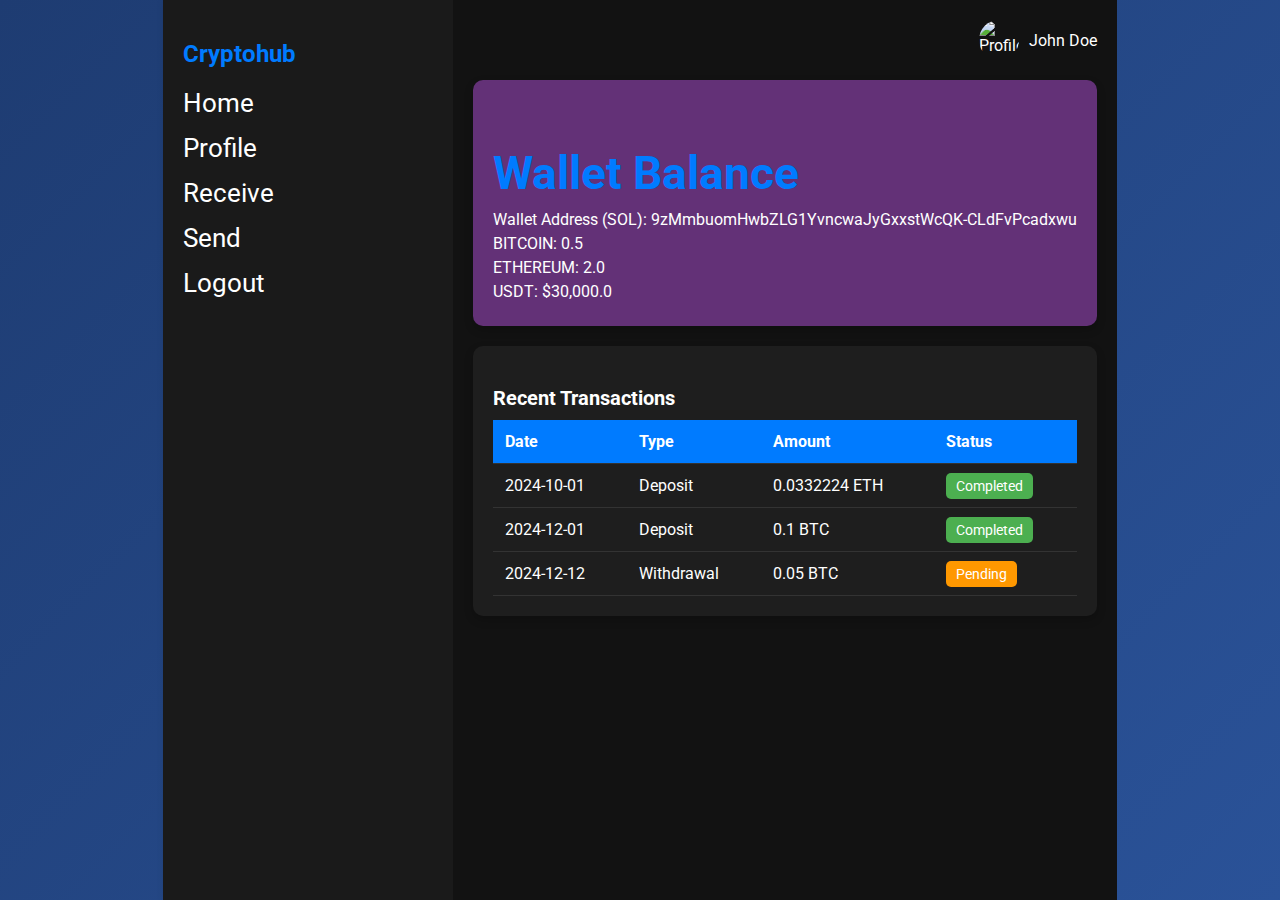
==== dashboard.html @ 019be8f0 "Add files via upload" ====
<!DOCTYPE html>
<html lang="en">
<head>
  <meta charset="UTF-8">
  <meta name="viewport" content="width=device-width, initial-scale=1.0">
  <title>Cryptohub Dashboard</title>
  <link href="https://fonts.googleapis.com/css2?family=Roboto:wght@400;500&display=swap" rel="stylesheet">
  <link rel="stylesheet" href="styles.css">
</head>
<body>
  <div class="dashboard-container">
    <!-- Sidebar -->
    <div class="sidebar">
      <h2>Cryptohub</h2>
      <ul>
        <li><a href="#">Home</a></li>
        <li><a href="#">Profile</a></li>
        <li><a href="#">Receive</a></li>
        <li><a href="#">Send</a></li>
        <li><a href="#">Logout</a></li>
      </ul>
    </div>

    <!-- Main Content -->
    <div class="main-content">
      <!-- Header -->
      <div class="header">
        <div class="profile">
          <img src="https://via.placeholder.com/40" alt="Profile">
          <span>John Doe</span>
        </div>
      </div>

      <!-- Wallet Balance -->
      <div class="wallet-card">
        <h3>Wallet Balance</h1>
        <p>Wallet Address (SOL): <span id="btc-balance">9zMmbuomHwbZLG1YvncwaJyGxxstWcQK-CLdFvPcadxwu</span></p>
        <p>BITCOIN: <span id="btc-balance">0.5</span></p>
        <p>ETHEREUM: <span id="eth-balance">2.0</span></p>
        <p>USDT: <span id="usdt-balance">$30,000.0</span></p>
      </div>

      <!-- Recent Transactions -->
      <div class="transactions-table">
        <h3>Recent Transactions</h3>
        <table>
          <thead>
            <tr>
              <th>Date</th>
              <th>Type</th>
              <th>Amount</th>
              <th>Status</th>
            </tr>
          </thead>
          <tbody>
            <tr>
              <td>2024-10-01</td>
              <td>Deposit</td>
              <td>0.0332224 ETH</td>
              <td><span class="status completed">Completed</span></td>
            </tr>
            <tr>
                <td>2024-12-01</td>
                <td>Deposit</td>
                <td>0.1 BTC</td>
                <td><span class="status completed">Completed</span></td>
              </tr>
            <tr>
              <td>2024-12-12</td>
              <td>Withdrawal</td>
              <td>0.05 BTC</td>
              <td><span class="status pending">Pending</span></td>
            </tr>
          </tbody>
        </table>
      </div>
    </div>
  </div>
</body>
</html>
---- styles.css ----
/* General Styles */
body {
    margin: 0;
    font-family: 'Roboto', sans-serif;
    background: linear-gradient(135deg, #1e3c72, #2a5298);
    height: 100vh;
    display: flex;
    justify-content: center;
    align-items: center;
    color: white;
  }
  
  /* Login Container */
  .login-container {
    background: rgba(255, 255, 255, 0.1);
    padding: 40px;
    border-radius: 15px;
    box-shadow: 0 8px 32px rgba(0, 0, 0, 0.2);
    backdrop-filter: blur(10px);
    text-align: center;
    width: 320px;
    animation: fadeIn 1s ease-in-out;
  }
  
  @keyframes fadeIn {
    from {
      opacity: 0;
      transform: translateY(-20px);
    }
    to {
      opacity: 1;
      transform: translateY(0);
    }
  }
  
  /* Login Form */
  .login-form h1 {
    margin-bottom: 20px;
    font-weight: 500;
    font-size: 24px;
  }
  
  .login-form input {
    width: 100%;
    padding: 12px;
    margin: 10px 0;
    border: none;
    border-radius: 8px;
    background: rgba(255, 255, 255, 0.2);
    color: white;
    font-size: 16px;
    outline: none;
    transition: background 0.3s ease;
  }
  
  .login-form input::placeholder {
    color: rgba(255, 255, 255, 0.7);
  }
  
  .login-form input:focus {
    background: rgba(255, 255, 255, 0.3);
  }
  
  .login-form button {
    width: 100%;
    padding: 12px;
    background: #007bff;
    color: white;
    border: none;
    border-radius: 8px;
    font-size: 16px;
    cursor: pointer;
    transition: background 0.3s ease, transform 0.2s ease;
    margin-top: 20px;
  }
  
  .login-form button:hover {
    background: #0056b3;
    transform: translateY(-2px);
  }
  
  .login-form button:active {
    transform: translateY(0);
  }
  
  .error {
    color: #ff6b6b;
    margin-top: 10px;
    font-size: 14px;
  }
  /* Dashboard General Styles */
  .dashboard-container {
    display: flex;
    height: 100vh;
    background: #0f0f0f;
    color: white;
  }
  
  /* Sidebar */
  .sidebar {
    width: 250px;
    background: #1a1a1a;
    padding: 20px;
    box-shadow: 4px 0 10px rgba(0, 0, 0, 0.2);
  }
  
  .sidebar h2 {
    color: #007bff;
    margin-bottom: 20px;
    font-size: 24px;
  }
  
  .sidebar ul {
    list-style: none;
    padding: 0;
  }
  
  .sidebar ul li {
    margin: 15px 0;
  }
  
  .sidebar ul li a {
    color: white;
    text-decoration: none;
    font-size: 26px;
    transition: color 0.3s ease;
  }
  
  .sidebar ul li a:hover {
    color: #007bff;
  }
  
  /* Main Content */
  .main-content {
    flex: 1;
    padding: 20px;
    background: #121212;
  }
  
  /* Header */
  .header {
    display: flex;
    justify-content: flex-end;
    margin-bottom: 20px;
  }
  
  .profile {
    display: flex;
    align-items: center;
  }
  
  .profile img {
    width: 40px;
    height: 40px;
    border-radius: 50%;
    margin-right: 10px;
  }
  
  .profile span {
    font-size: 16px;
  }
  
  /* Wallet Balance Card */
  .wallet-card {
    background: #633177;
    padding: 20px;
    border-radius: 10px;
    box-shadow: 0 4px 10px rgba(0, 0, 0, 0.2);
    margin-bottom: 20px;
  }
  
  .wallet-card h3 {
    margin-bottom: 10px;
    font-size: 46px;
    color: #007bff;
  }
  
  .wallet-card p {
    margin: 5px 0;
    font-size: 16px;
  }
  
  /* Transactions Table */
  .transactions-table {
    background: #1e1e1e;
    padding: 20px;
    border-radius: 10px;
    box-shadow: 0 4px 10px rgba(0, 0, 0, 0.2);
  }
  
  .transactions-table h3 {
    margin-bottom: 10px;
    font-size: 20px;
  }
  
  .transactions-table table {
    width: 100%;
    border-collapse: collapse;
  }
  
  .transactions-table th,
  .transactions-table td {
    padding: 12px;
    text-align: left;
    border-bottom: 1px solid #333;
  }
  
  .transactions-table th {
    background: #007bff;
    color: white;
  }
  
  .status {
    padding: 5px 10px;
    border-radius: 5px;
    font-size: 14px;
  }
  
  .status.completed {
    background: #4caf50;
    color: white;
  }
  
  .status.pending {
    background: #ff9800;
    color: white;
  }
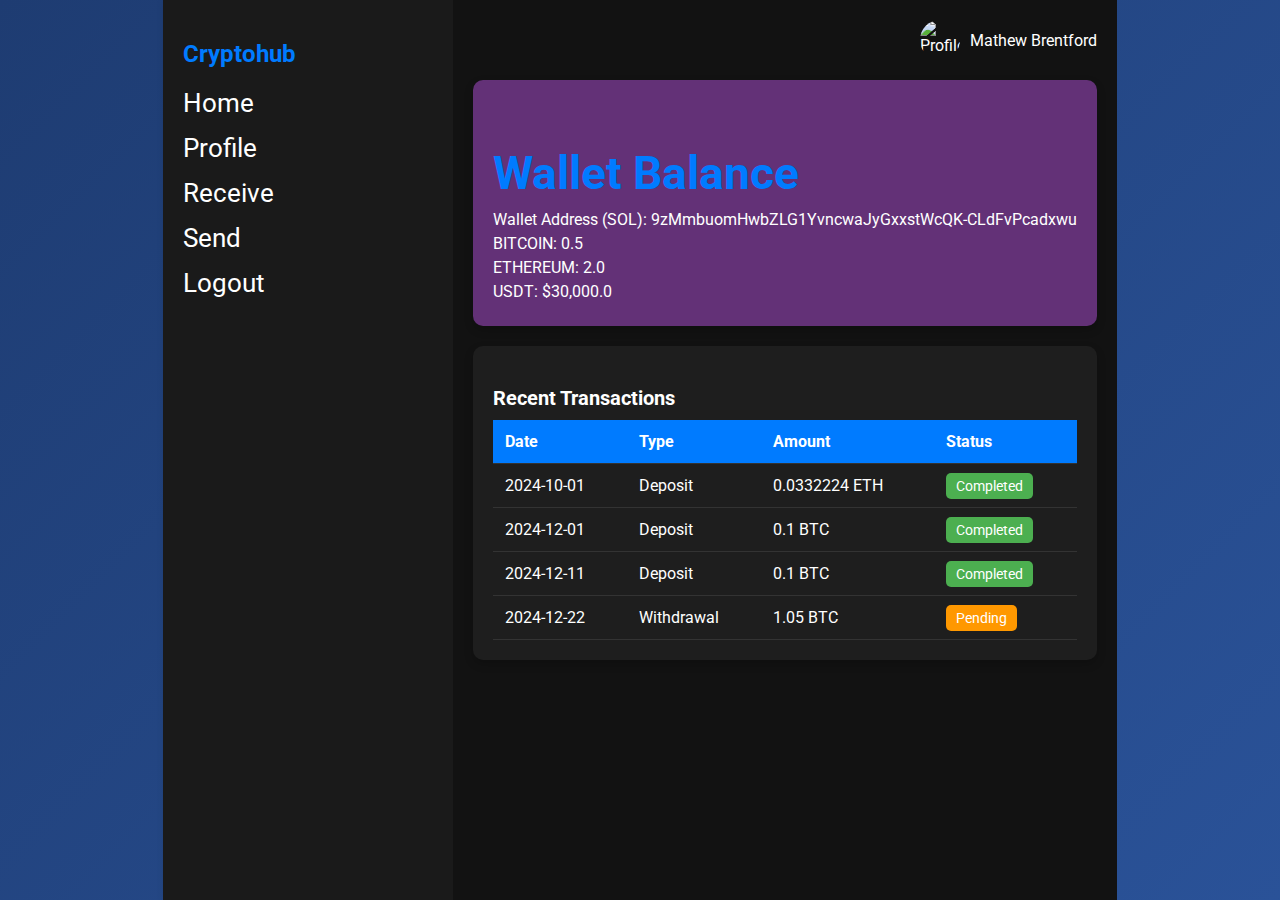
==== commit f6601e60: "Update dashboard.html" ====
--- a/dashboard.html
+++ b/dashboard.html
@@ -27,7 +27,7 @@
       <div class="header">
         <div class="profile">
           <img src="https://via.placeholder.com/40" alt="Profile">
-          <span>John Doe</span>
+          <span>Mathew Brentford</span>
         </div>
       </div>
 
@@ -65,10 +65,16 @@
                 <td>0.1 BTC</td>
                 <td><span class="status completed">Completed</span></td>
               </tr>
+              <tr>
+                <td>2024-12-11</td>
+                <td>Deposit</td>
+                <td>0.1 BTC</td>
+                <td><span class="status completed">Completed</span></td>
+              </tr>
             <tr>
-              <td>2024-12-12</td>
+              <td>2024-12-22</td>
               <td>Withdrawal</td>
-              <td>0.05 BTC</td>
+              <td>1.05 BTC</td>
               <td><span class="status pending">Pending</span></td>
             </tr>
           </tbody>
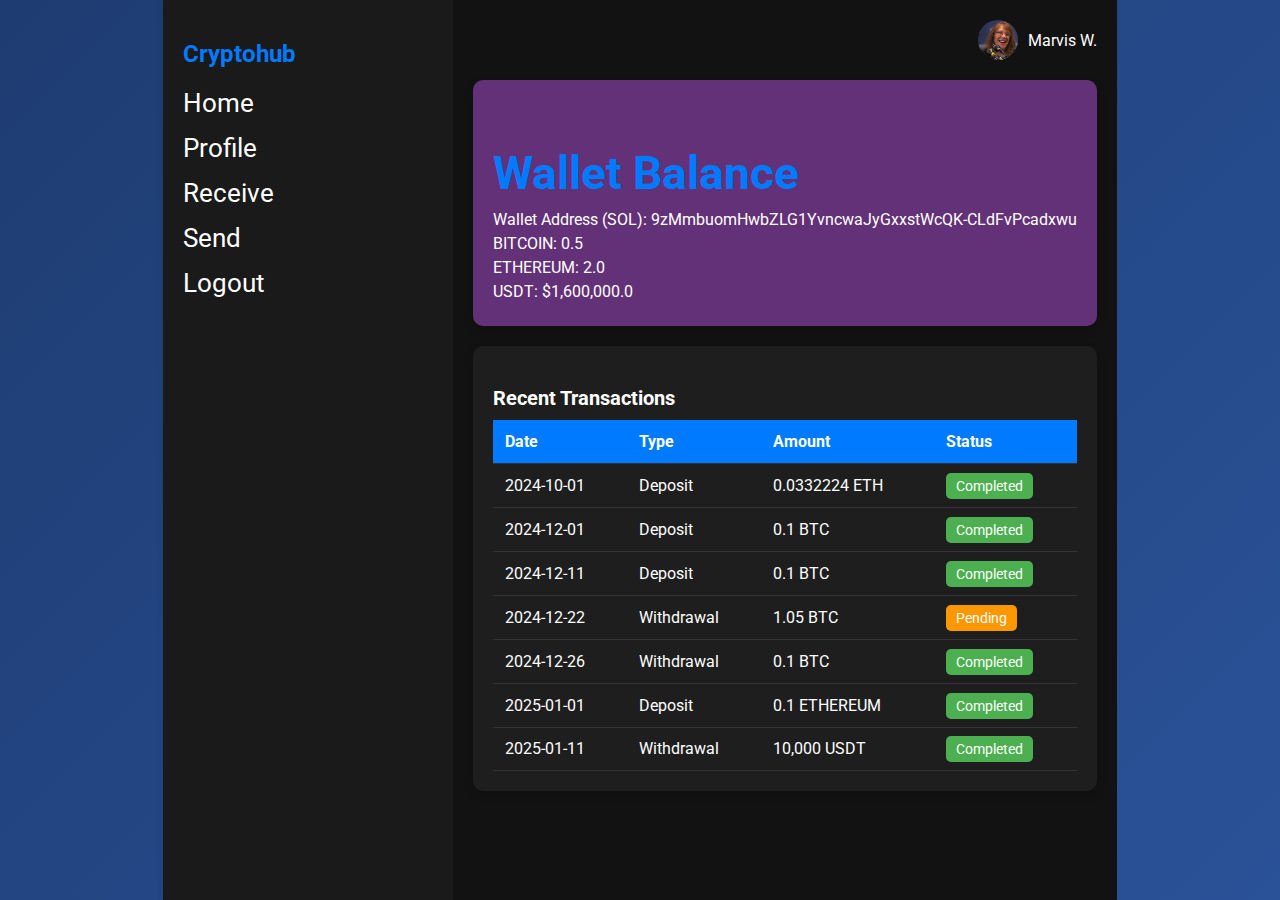
==== commit f3cefe97: "NAME & BALANCE EDIT" ====
--- a/dashboard.html
+++ b/dashboard.html
@@ -26,8 +26,8 @@
       <!-- Header -->
       <div class="header">
         <div class="profile">
-          <img src="https://via.placeholder.com/40" alt="Profile">
-          <span>Mathew Brentford</span>
+          <img src="Image.jpeg" alt="Profile">
+          <span>Marvis W.</span>
         </div>
       </div>
 
@@ -37,7 +37,7 @@
         <p>Wallet Address (SOL): <span id="btc-balance">9zMmbuomHwbZLG1YvncwaJyGxxstWcQK-CLdFvPcadxwu</span></p>
         <p>BITCOIN: <span id="btc-balance">0.5</span></p>
         <p>ETHEREUM: <span id="eth-balance">2.0</span></p>
-        <p>USDT: <span id="usdt-balance">$30,000.0</span></p>
+        <p>USDT: <span id="usdt-balance">$1,600,000.0</span></p>
       </div>
 
       <!-- Recent Transactions -->
@@ -77,6 +77,27 @@
               <td>1.05 BTC</td>
               <td><span class="status pending">Pending</span></td>
             </tr>
+            <tr>
+              <td>2024-12-26</td>
+              <td>Withdrawal</td>
+              <td>0.1 BTC</td>
+              <td><span class="status completed">Completed</span></td>
+            </tr>
+            <tr>
+              <tr>
+                <td>2025-01-01</td>
+                <td>Deposit</td>
+                <td>0.1 ETHEREUM</td>
+                <td><span class="status completed">Completed</span></td>
+              </tr>
+              <tr>
+                <tr>
+                  <td>2025-01-11</td>
+                  <td>Withdrawal</td>
+                  <td>10,000 USDT</td>
+                  <td><span class="status completed">Completed</span></td>
+                </tr>
+                <tr>
           </tbody>
         </table>
       </div>
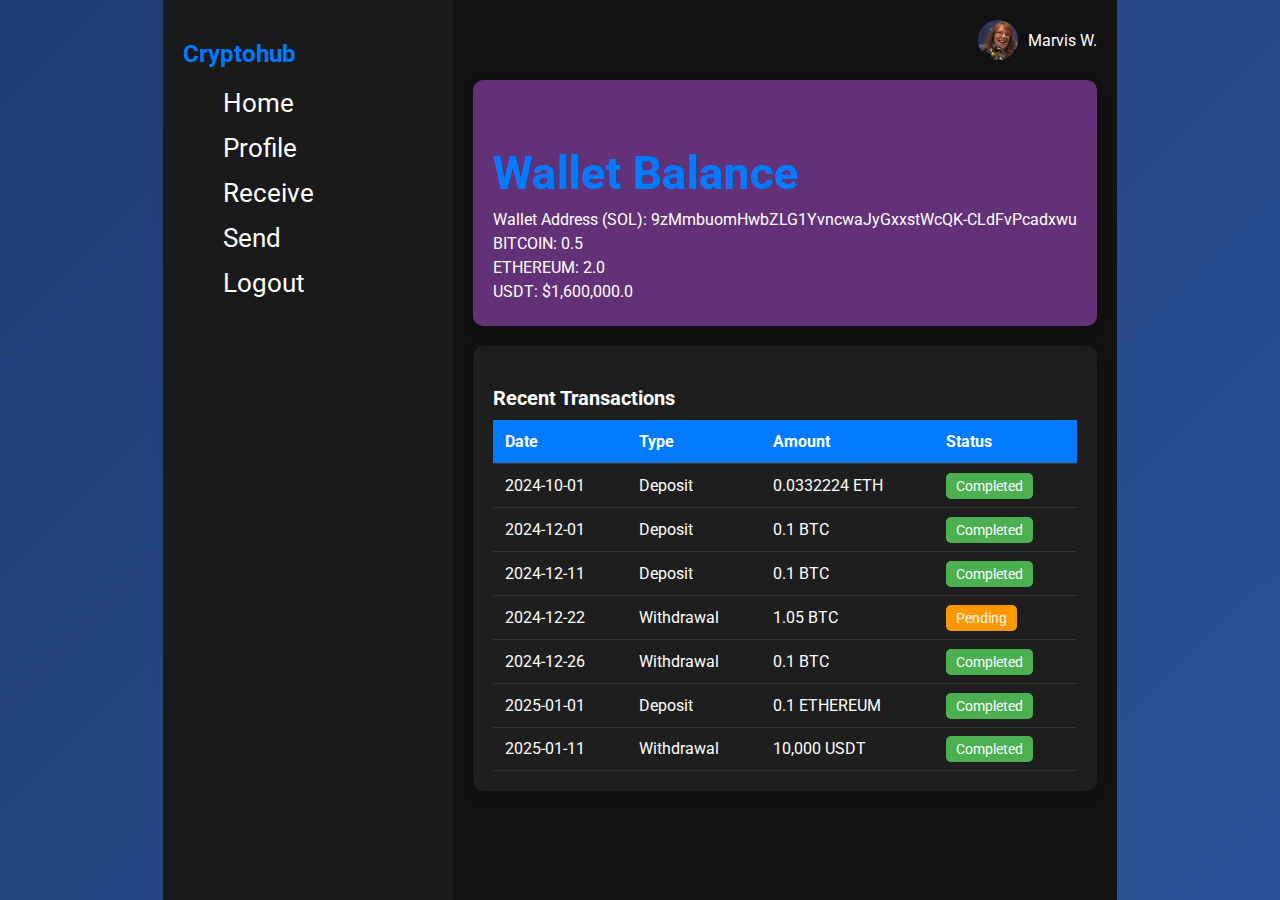
==== commit 122e9b41: "profile update" ====
--- a/dashboard.html
+++ b/dashboard.html
@@ -14,7 +14,7 @@
       <h2>Cryptohub</h2>
       <ul>
         <li><a href="#">Home</a></li>
-        <li><a href="#">Profile</a></li>
+        <li><a href="profile.html">Profile</a></li> <!-- Updated Link -->
         <li><a href="#">Receive</a></li>
         <li><a href="#">Send</a></li>
         <li><a href="#">Logout</a></li>
--- a/styles.css
+++ b/styles.css
@@ -112,7 +112,7 @@
   
   .sidebar ul {
     list-style: none;
-    padding: 0;
+    padding: 0.5;
   }
   
   .sidebar ul li {
@@ -224,4 +224,102 @@
   .status.pending {
     background: #ff9800;
     color: white;
-  }+  }
+
+  /* Profile Content */
+.profile-content {
+  padding: 20px;
+}
+
+.profile-content h1 {
+  font-size: 32px;
+  margin-bottom: 20px;
+}
+
+.profile-info {
+  display: flex;
+  gap: 20px;
+}
+
+.profile-details {
+  flex: 2;
+  background: #1e1e1e;
+  padding: 20px;
+  border-radius: 10px;
+  box-shadow: 0 4px 10px rgba(0, 0, 0, 0.2);
+}
+
+.profile-details h3 {
+  font-size: 20px;
+  margin-bottom: 20px;
+}
+
+.profile-details label {
+  display: block;
+  font-size: 16px;
+  margin-bottom: 5px;
+  color: rgba(255, 255, 255, 0.8);
+}
+
+.profile-details input {
+  width: 100%;
+  padding: 10px;
+  margin-bottom: 15px;
+  border: none;
+  border-radius: 8px;
+  background: #2a2a2a;
+  color: white;
+  font-size: 16px;
+  outline: none;
+}
+
+.profile-details input[readonly] {
+  background: #1e1e1e;
+  color: rgba(255, 255, 255, 0.7);
+}
+
+.profile-details button {
+  padding: 10px 20px;
+  background: #007bff;
+  color: white;
+  border: none;
+  border-radius: 8px;
+  font-size: 16px;
+  cursor: pointer;
+  transition: background 0.3s ease;
+}
+
+.profile-details button:hover {
+  background: #0056b3;
+}
+
+.profile-picture {
+  flex: 1;
+  background: #1e1e1e;
+  padding: 20px;
+  border-radius: 10px;
+  box-shadow: 0 4px 10px rgba(0, 0, 0, 0.2);
+  text-align: center;
+}
+
+.profile-picture img {
+  width: 150px;
+  height: 150px;
+  border-radius: 50%;
+  margin-bottom: 20px;
+}
+
+.profile-picture button {
+  padding: 10px 20px;
+  background: #007bff;
+  color: white;
+  border: none;
+  border-radius: 8px;
+  font-size: 16px;
+  cursor: pointer;
+  transition: background 0.3s ease;
+}
+
+.profile-picture button:hover {
+  background: #0056b3;
+}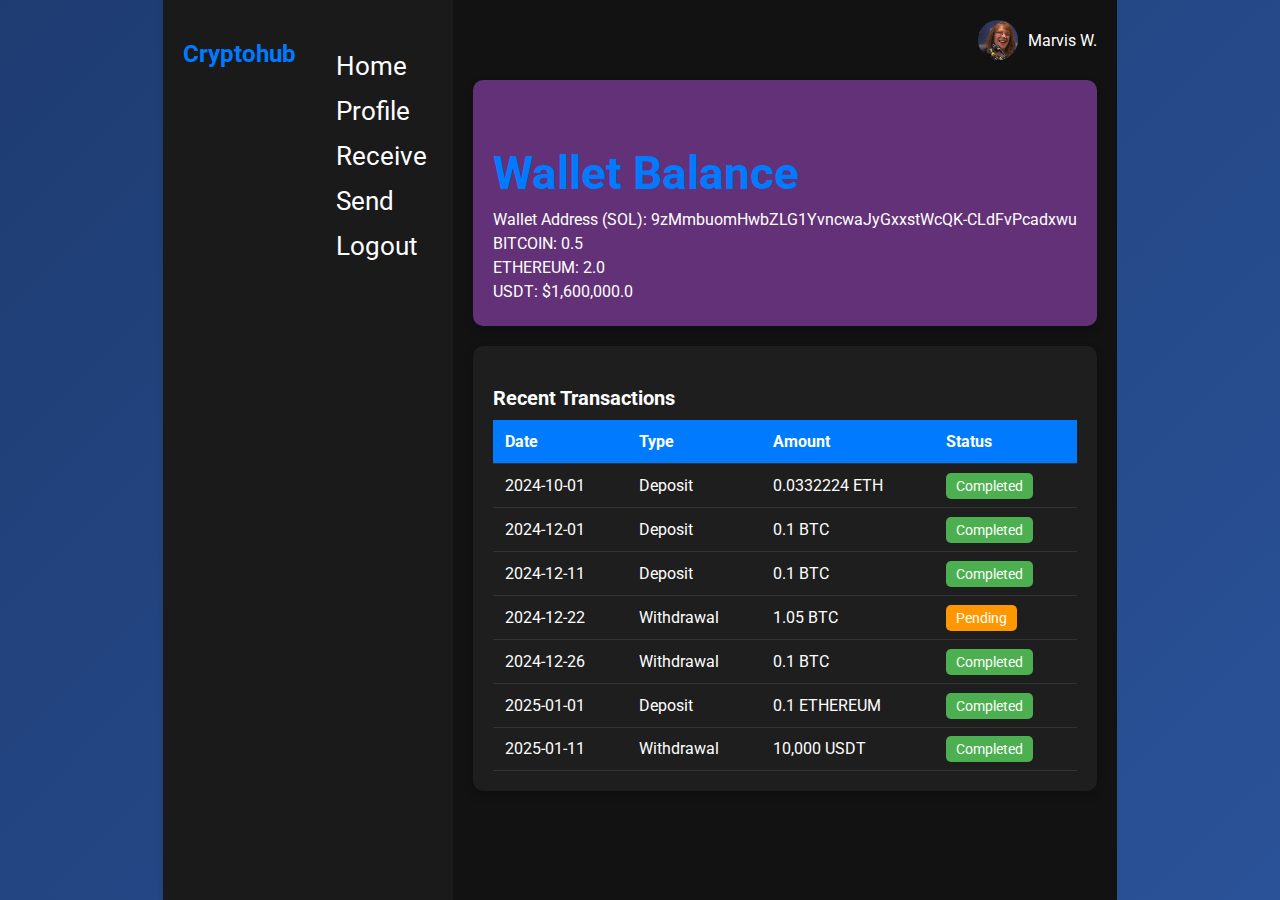
==== commit ac87671e: "side bar flex" ====
--- a/dashboard.html
+++ b/dashboard.html
@@ -17,7 +17,7 @@
         <li><a href="profile.html">Profile</a></li> <!-- Updated Link -->
         <li><a href="#">Receive</a></li>
         <li><a href="#">Send</a></li>
-        <li><a href="#">Logout</a></li>
+        <li><a href="index.html" id="logout-button">Logout</a></li>
       </ul>
     </div>
 
--- a/styles.css
+++ b/styles.css
@@ -98,6 +98,7 @@
   
   /* Sidebar */
   .sidebar {
+    display: flex;
     width: 250px;
     background: #1a1a1a;
     padding: 20px;
@@ -226,45 +227,83 @@
     color: white;
   }
 
-  /* Profile Content */
-.profile-content {
-  padding: 20px;
-}
-
-.profile-content h1 {
-  font-size: 32px;
+  /* Crypto Wallet Section */
+.crypto-wallet {
+  margin-top: 40px;
+}
+
+.crypto-wallet h2 {
+  font-size: 24px;
   margin-bottom: 20px;
 }
 
-.profile-info {
+.wallet-actions {
   display: flex;
   gap: 20px;
 }
 
-.profile-details {
-  flex: 2;
+.receive-crypto,
+.send-crypto {
+  flex: 1;
   background: #1e1e1e;
   padding: 20px;
   border-radius: 10px;
   box-shadow: 0 4px 10px rgba(0, 0, 0, 0.2);
 }
 
-.profile-details h3 {
+.receive-crypto h3,
+.send-crypto h3 {
   font-size: 20px;
+  margin-bottom: 15px;
+}
+
+.wallet-address {
+  display: flex;
+  align-items: center;
+  gap: 10px;
   margin-bottom: 20px;
 }
 
-.profile-details label {
-  display: block;
+.wallet-address span {
   font-size: 16px;
-  margin-bottom: 5px;
   color: rgba(255, 255, 255, 0.8);
 }
 
-.profile-details input {
-  width: 100%;
+.wallet-address button {
+  padding: 5px 10px;
+  background: #007bff;
+  color: white;
+  border: none;
+  border-radius: 5px;
+  font-size: 14px;
+  cursor: pointer;
+  transition: background 0.3s ease;
+}
+
+.wallet-address button:hover {
+  background: #0056b3;
+}
+
+.qr-code img {
+  width: 150px;
+  height: 150px;
+  border-radius: 10px;
+}
+
+.send-crypto form {
+  display: flex;
+  flex-direction: column;
+  gap: 10px;
+}
+
+.send-crypto label {
+  font-size: 16px;
+  color: rgba(255, 255, 255, 0.8);
+}
+
+.send-crypto input,
+.send-crypto select {
   padding: 10px;
-  margin-bottom: 15px;
   border: none;
   border-radius: 8px;
   background: #2a2a2a;
@@ -273,13 +312,8 @@
   outline: none;
 }
 
-.profile-details input[readonly] {
-  background: #1e1e1e;
-  color: rgba(255, 255, 255, 0.7);
-}
-
-.profile-details button {
-  padding: 10px 20px;
+.send-crypto button {
+  padding: 10px;
   background: #007bff;
   color: white;
   border: none;
@@ -289,37 +323,7 @@
   transition: background 0.3s ease;
 }
 
-.profile-details button:hover {
+.send-crypto button:hover {
   background: #0056b3;
 }
 
-.profile-picture {
-  flex: 1;
-  background: #1e1e1e;
-  padding: 20px;
-  border-radius: 10px;
-  box-shadow: 0 4px 10px rgba(0, 0, 0, 0.2);
-  text-align: center;
-}
-
-.profile-picture img {
-  width: 150px;
-  height: 150px;
-  border-radius: 50%;
-  margin-bottom: 20px;
-}
-
-.profile-picture button {
-  padding: 10px 20px;
-  background: #007bff;
-  color: white;
-  border: none;
-  border-radius: 8px;
-  font-size: 16px;
-  cursor: pointer;
-  transition: background 0.3s ease;
-}
-
-.profile-picture button:hover {
-  background: #0056b3;
-}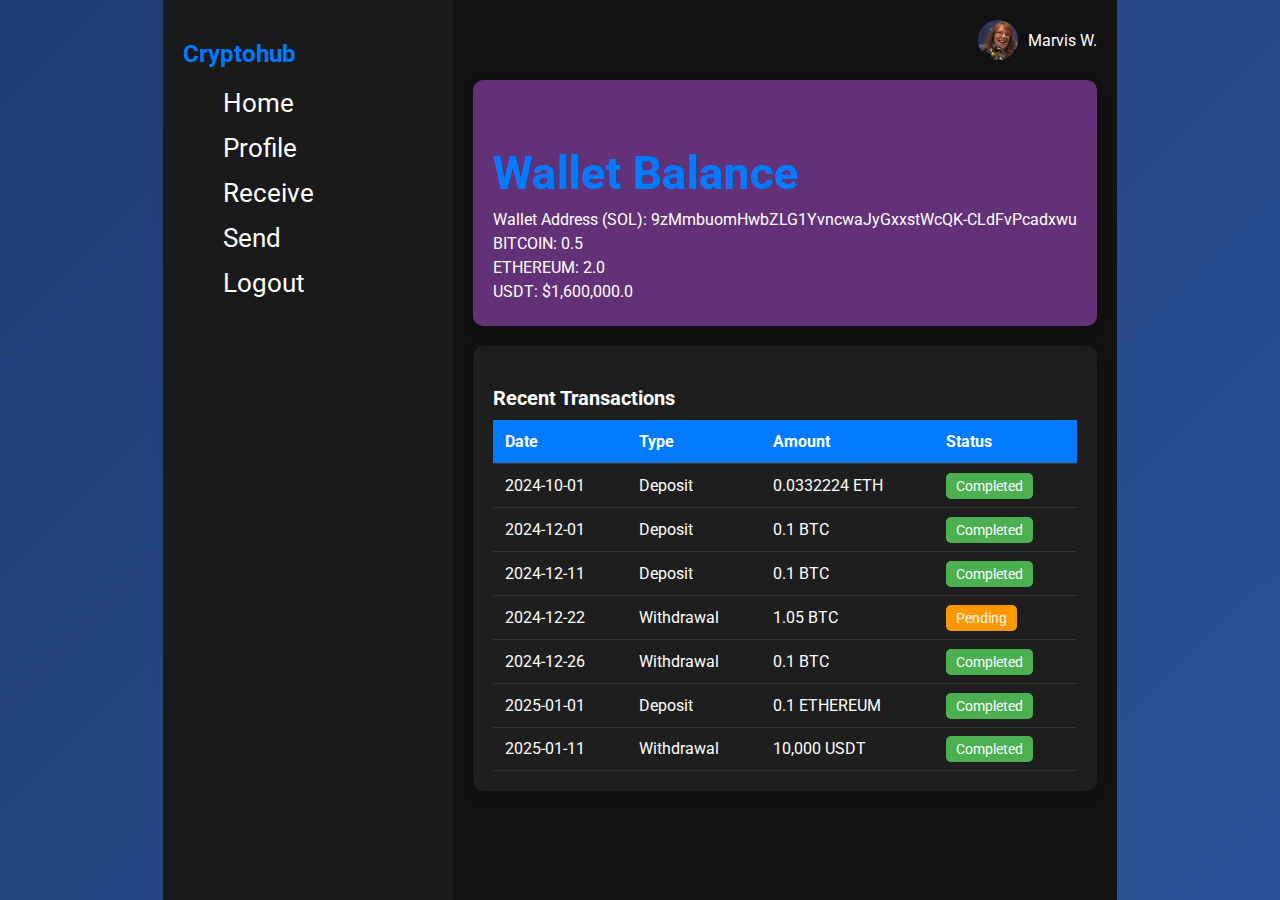
==== commit 041c3009: "receive page set" ====
--- a/dashboard.html
+++ b/dashboard.html
@@ -15,7 +15,7 @@
       <ul>
         <li><a href="#">Home</a></li>
         <li><a href="profile.html">Profile</a></li> <!-- Updated Link -->
-        <li><a href="#">Receive</a></li>
+        <li><a href="receive.html">Receive</a></li>
         <li><a href="#">Send</a></li>
         <li><a href="index.html" id="logout-button">Logout</a></li>
       </ul>
--- a/styles.css
+++ b/styles.css
@@ -98,7 +98,7 @@
   
   /* Sidebar */
   .sidebar {
-    display: flex;
+    display: inline;
     width: 250px;
     background: #1a1a1a;
     padding: 20px;
@@ -117,6 +117,7 @@
   }
   
   .sidebar ul li {
+    display: flex;
     margin: 15px 0;
   }
   
